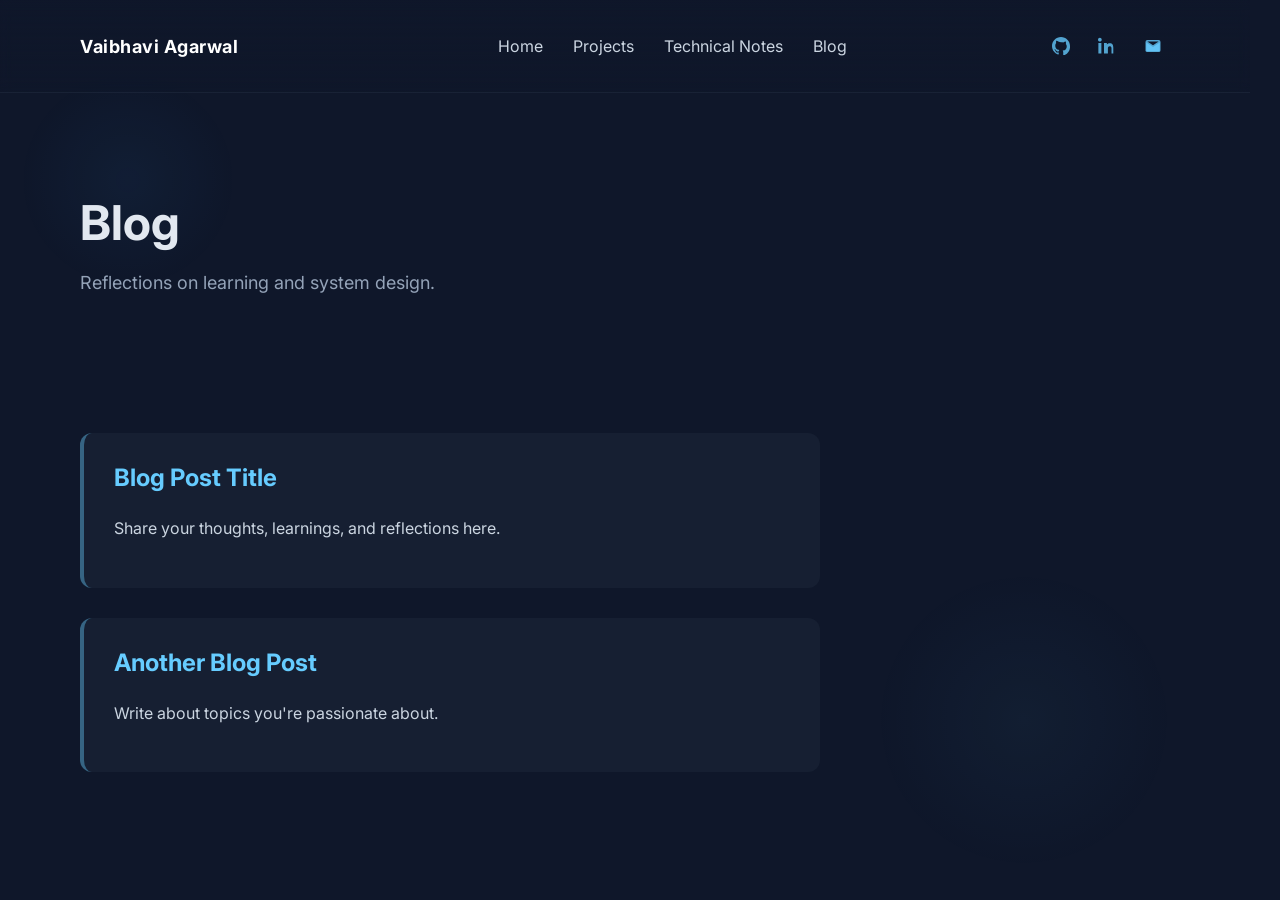
==== blog.html @ 81164e3a "Initial website" ====
<!DOCTYPE html>
<html lang="en">
<head>
    <meta charset="UTF-8">
    <title>Blog - Vaibhavi Agarwal</title>
    <link rel="stylesheet" href="style.css">
</head>
<body>
<!-- Background canvases (binary rain and graphs) -->
<canvas id="binary-canvas"></canvas>
<canvas id="graph-canvas"></canvas>

<div class="redirect-overlay" aria-live="polite">Opening...</div>

<!-- Subtle textual overlay for binary/math content -->
<div class="math-overlay" aria-hidden="true"></div>
<nav>
    <h2 class="logo">Vaibhavi Agarwal</h2>
    <ul>
        <li><a href="index.html">Home</a></li>
        <li><a href="projects.html">Projects</a></li>
        <li><a href="notes.html">Technical Notes</a></li>
        <li><a href="blog.html">Blog</a></li>
    </ul>
    <div class="social">
        <a id="github-link" class="external-transition" href="https://github.com/vaibhaviagarwal" aria-label="GitHub" title="GitHub">
            <svg width="18" height="18" viewBox="0 0 16 16" fill="none" xmlns="http://www.w3.org/2000/svg">
                <path d="M8 0C3.58 0 0 3.58 0 8c0 3.54 2.29 6.53 5.47 7.59.4.07.55-.17.55-.38 0-.19-.01-.82-.01-1.49-2.01.37-2.53-.49-2.69-.94-.09-.23-.48-.94-.82-1.13-.28-.15-.68-.52-.01-.53.63-.01 1.08.58 1.23.82.72 1.21 1.87.87 2.33.66.07-.52.28-.87.51-1.07-1.78-.2-3.64-.89-3.64-3.95 0-.87.31-1.59.82-2.15-.08-.2-.36-1.02.08-2.12 0 0 .67-.21 2.2.82A7.6 7.6 0 018 4.6c.68.003 1.36.092 2 .27 1.53-1.04 2.2-.82 2.2-.82.44 1.1.16 1.92.08 2.12.51.56.82 1.28.82 2.15 0 3.07-1.87 3.75-3.65 3.95.29.25.54.73.54 1.48 0 1.07-.01 1.93-.01 2.19 0 .21.15.46.55.38A8.013 8.013 0 0016 8c0-4.42-3.58-8-8-8z"/>
            </svg>
        </a>

        <a id="linkedin-link" class="external-transition" href="https://linkedin.com/in/vaibhavi-agarwal-28b6481b3" aria-label="LinkedIn" title="LinkedIn">
            <svg width="18" height="18" viewBox="0 0 24 24" xmlns="http://www.w3.org/2000/svg">
                <path d="M4.98 3.5C4.98 4.88 3.88 6 2.5 6S0 4.88 0 3.5 1.12 1 2.5 1s2.48 1.12 2.48 2.5zM.5 8h4v14h-4V8zm7.5 0h3.8v2h.1c.5-.9 1.8-1.8 3.7-1.8 4 0 4.8 2.5 4.8 5.8V22H18v-6.2c0-1.5 0-3.5-2.2-3.5-2.3 0-2.6 1.7-2.6 3.4V22H8V8z"/>
            </svg>
        </a>

        <a id="email-link" href="mailto:vagarwal2077@gmail.com" aria-label="Email" title="Email">
            <svg width="18" height="18" viewBox="0 0 24 24" fill="none" xmlns="http://www.w3.org/2000/svg">
                <path d="M2 6.5A2.5 2.5 0 014.5 4h15A2.5 2.5 0 0122 6.5v11A2.5 2.5 0 0119.5 20h-15A2.5 2.5 0 012 18.5v-12zM4.5 6L12 11l7.5-5" stroke-width="0"/>
                <path d="M3 7.2v10.3c0 .99.8 1.5 1.5 1.5h15c.7 0 1.5-.5 1.5-1.5V7.2l-9 6-9-6z"/>
            </svg>
        </a>
    </div>
</nav>

<section class="page-hero scroll-fade">
    <h1>Blog</h1>
    <p>Reflections on learning and system design.</p>
</section>

<section class="page-content scroll-fade">
    <div class="blog-item">
        <h3>Blog Post Title</h3>
        <p>Share your thoughts, learnings, and reflections here.</p>
    </div>

    <div class="blog-item">
        <h3>Another Blog Post</h3>
        <p>Write about topics you're passionate about.</p>
    </div>
</section>

<script>
(() => {
    const binaryCanvas = document.getElementById('binary-canvas');
    const graphCanvas = document.getElementById('graph-canvas');
    const overlay = document.querySelector('.math-overlay');

    let dpr = window.devicePixelRatio || 1;
    function resize() {
        dpr = window.devicePixelRatio || 1;
        const cssW = document.documentElement.clientWidth || window.innerWidth;
        const cssH = document.documentElement.clientHeight || window.innerHeight;
        binaryCanvas.width = Math.floor(cssW * dpr);
        binaryCanvas.height = Math.floor(cssH * dpr);
        graphCanvas.width = Math.floor(cssW * dpr);
        graphCanvas.height = Math.floor(cssH * dpr);
        binaryCanvas.style.width = cssW + 'px';
        binaryCanvas.style.height = cssH + 'px';
        graphCanvas.style.width = cssW + 'px';
        graphCanvas.style.height = cssH + 'px';
        bCtx.setTransform(dpr, 0, 0, dpr, 0, 0);
        gCtx.setTransform(dpr, 0, 0, dpr, 0, 0);
        initColumns();
    }

    window.addEventListener('resize', resize);

    const bCtx = binaryCanvas.getContext('2d');
    const chars = ['0','1'];
    const blue = '102,204,255';
    const blue2 = '60,160,255';
    let columns = [];
    let fontSize = 14;

    function initColumns() {
        fontSize = Math.max(10, Math.floor(window.innerWidth / 220));
        const cssW = binaryCanvas.width / dpr;
        const cssH = binaryCanvas.height / dpr;
        const cols = Math.ceil(cssW / fontSize) + 2;
        columns = new Array(cols).fill(0).map(() => ({y: Math.random() * cssH}));
        bCtx.font = fontSize + 'px monospace';
    }

    function drawBinary() {
        const cssW = binaryCanvas.width / dpr;
        const cssH = binaryCanvas.height / dpr;
        bCtx.clearRect(0,0,cssW,cssH);
        bCtx.fillStyle = 'rgba(2,6,23,0.12)';
        bCtx.fillRect(0,0,cssW,cssH);

        for (let i = 0; i < columns.length; i++) {
            const x = i * fontSize;
            const col = columns[i];
            const text = chars[Math.floor(Math.random() * chars.length)];
            bCtx.shadowColor = Math.random() > 0.6 ? `rgba(${blue},0.7)` : `rgba(${blue2},0.7)`;
            bCtx.shadowBlur = 2 + Math.random()*3;
            bCtx.fillStyle = Math.random() > 0.6 ? `rgba(${blue},0.68)` : `rgba(${blue2},0.68)`;
            bCtx.fillText(text, x, col.y);

            col.y += fontSize * 0.45 + Math.random() * 1;
            const cssH2 = binaryCanvas.height / dpr;
            if (col.y > cssH2 + Math.random() * 300) {
                col.y = -10 - Math.random() * 60;
            }
        }
    }

    const gCtx = graphCanvas.getContext('2d');
    let t = 0;

    function drawGraphs() {
        const cssW = graphCanvas.width / dpr;
        const cssH = graphCanvas.height / dpr;
        gCtx.clearRect(0,0,cssW,cssH);

        gCtx.strokeStyle = `rgba(${blue},0.03)`;
        gCtx.lineWidth = 1;
        const gridSize = 40;
        gCtx.beginPath();
        for (let x = 0; x < cssW; x += gridSize) {
            gCtx.moveTo(x + 0.5, 0);
            gCtx.lineTo(x + 0.5, cssH);
        }
        for (let y = 0; y < cssH; y += gridSize) {
            gCtx.moveTo(0, y + 0.5);
            gCtx.lineTo(cssW, y + 0.5);
        }
        gCtx.stroke();

        gCtx.beginPath();
        const amplitude = Math.min(80, cssH * 0.08);
        const centerY = cssH * 0.45;
        for (let px = 0; px <= cssW; px += 8) {
            const phase = (px * 0.008) + t * 0.06;
            const y = centerY + Math.sin(phase) * amplitude * (0.6 + 0.4 * Math.cos(px * 0.002));
            if (px === 0) gCtx.moveTo(px, y);
            else gCtx.lineTo(px, y);
        }
        gCtx.strokeStyle = `rgba(${blue},0.16)`;
        gCtx.lineWidth = 2;
        gCtx.shadowColor = `rgba(${blue},0.06)`;
        gCtx.shadowBlur = 6;
        gCtx.stroke();
    }

    function populateOverlay() {
        overlay.textContent = '';
    }

    function loop() {
        t += 0.006;
        drawBinary();
        drawGraphs();
        requestAnimationFrame(loop);
    }

    function setupScrollAnimations() {
        const observerOptions = {
            threshold: 0.1,
            rootMargin: '0px 0px -50px 0px'
        };

        const observer = new IntersectionObserver((entries) => {
            entries.forEach(entry => {
                if (entry.isIntersecting) {
                    entry.target.classList.add('visible');
                    observer.unobserve(entry.target);
                }
            });
        }, observerOptions);

        document.querySelectorAll('.scroll-fade, .scroll-slide').forEach(el => {
            observer.observe(el);
        });
    }

    function setupPageTransitions() {
        document.body.classList.add('is-loaded');

        document.addEventListener('click', (event) => {
            const link = event.target.closest('a');
            if (!link) return;

            const href = link.getAttribute('href');
            if (!href || href.startsWith('#') || href.startsWith('mailto:') || link.target === '_blank') {
                return;
            }

            if (link.origin === window.location.origin || link.classList.contains('external-transition')) {
                event.preventDefault();
                document.body.classList.add('is-exiting');
                setTimeout(() => {
                    window.location.href = link.href;
                }, 220);
            }
        });
    }

    resize();
    populateOverlay();
    setupScrollAnimations();
    setupPageTransitions();
})();
</script>

</body>
</html>
---- style.css ----
@import url('https://fonts.googleapis.com/css2?family=Inter:wght@400;500;600;700&display=swap');

* {
    box-sizing: border-box;
}

html {
    overflow-y: scroll;
    scrollbar-gutter: stable;
}

body {
    margin: 0;
    font-family: 'Inter', sans-serif;
    background: #0f172a;
    color: #e2e8f0;
    scroll-behavior: smooth;
    scrollbar-gutter: stable;
    overflow-y: scroll;
    opacity: 0;
    transition: opacity 0.3s ease;
}

body.is-loaded {
    opacity: 1;
}

body.is-exiting {
    opacity: 0;
}

.redirect-overlay {
    position: fixed;
    inset: 0;
    display: flex;
    align-items: center;
    justify-content: center;
    font-size: 14px;
    letter-spacing: 2px;
    text-transform: uppercase;
    color: rgba(226, 232, 240, 0.8);
    background: rgba(2, 6, 23, 0.35);
    opacity: 0;
    pointer-events: none;
    transition: opacity 0.3s ease;
    z-index: 10;
}

body.is-exiting .redirect-overlay {
    opacity: 1;
}

:root{
    --neon-1: 102,204,255; /* light blue */
    --neon-2: 60,160,255; /* darker blue for subtle contrast */
}

nav {
    display: flex;
    justify-content: space-between;
    align-items: center;
    padding: 20px 80px;
    width: 100%;
    background: linear-gradient(180deg, rgba(15, 23, 42, 0.65), rgba(15, 23, 42, 0.2));
    border-bottom: 1px solid rgba(148, 163, 184, 0.08);
    backdrop-filter: blur(6px);
}

nav ul {
    list-style: none;
    display: flex;
    gap: 30px;
}

.social {
    display: flex;
    align-items: center;
    gap: 12px;
    margin-left: 20px;
}

.social a {
    display: inline-flex;
    align-items: center;
    justify-content: center;
    width: 34px;
    height: 34px;
    border-radius: 8px;
    color: rgba(var(--neon-1),0.95);
    text-decoration: none;
    transition: transform 0.18s ease, box-shadow 0.18s ease, background 0.18s;
}

.social svg { fill: rgba(var(--neon-1),0.78); }

.social a:hover svg { fill: rgba(var(--neon-1),1); filter: drop-shadow(0 4px 8px rgba(var(--neon-1),0.12)); }

.social a:hover { }

nav a {
    color: #cbd5e1;
    text-decoration: none;
    transition: color 0.2s ease;
}

nav a:hover {
    color: #3b82f6;
}

.logo {
    color: white;
    font-size: 18px;
    letter-spacing: 0.5px;
    min-width: 200px;
}

#typing-name {
    display: inline-block;
    font-weight: 600;
}

.cursor {
    display: inline-block;
    width: 2px;
    height: 1.2em;
    background: rgba(255, 255, 255, 0.8);
    margin-left: 2px;
    animation: blink 0.6s infinite;
    vertical-align: -2px;
}

@keyframes blink {
    0%, 49% { opacity: 1; }
    50%, 100% { opacity: 0; }
}

.hero {
    display: flex;
    justify-content: space-between;
    align-items: center;
    padding: 100px 80px;
    position: relative;
    min-height: 80vh;
}

.hero-text {
    flex: 1 1 60%;
    max-width: 720px;
}

.hero-image {
    position: absolute;
    right: 40px;
    top: 50%;
    transform: translateY(-50%);
    width: 300px;
}

.hero-image img {
    width: 300px;
    max-width: 100%;
    height: auto;
    object-fit: cover;
}

.hero-text h1 {
    font-size: 48px;
    margin: 0;
    line-height: 1.1;
    letter-spacing: -0.4px;
}

.hero-text h2 {
    margin: 10px 0 0;
    line-height: 1.1;
}

.hero-text h3 {
    margin: 8px 0 0;
    line-height: 1.1;
}

.accent {
    color: #3b82f6;
}

.hero-text p {
    margin-top: 20px;
    font-size: 18px;
    max-width: 520px;
    color: #94a3b8;
    line-height: 1.8;
}

button {
    margin-top: 30px;
    padding: 12px 25px;
    background: #3b82f6;
    border: none;
    border-radius: 8px;
    color: white;
    cursor: pointer;
    transition: 0.3s;
}

button:hover {
    background: #2563eb;
}

.hero-image img {
    width: 300px;
    border-radius: 20px;
    box-shadow: 0 0 40px rgba(59, 130, 246, 0.3);
}

.cards {
    display: flex;
    gap: 30px;
    padding: 50px 80px;
}

.card {
    background: #1e293b;
    padding: 30px;
    border-radius: 15px;
    flex: 1;
    transition: 0.3s;
}

.card:hover {
    transform: translateY(-8px);
    box-shadow: 0 10px 25px rgba(59, 130, 246, 0.2);
}

/* Page-specific content styles */
.page-hero {
    padding: 100px 80px;
    position: relative;
    z-index: 3;
}

.page-hero h1 {
    font-size: 48px;
    margin: 0 0 20px 0;
    color: #e2e8f0;
}

.page-hero p {
    font-size: 18px;
    color: #94a3b8;
    margin: 0;
    max-width: 500px;
}

.page-content {
    padding: 40px 80px;
    max-width: 900px;
    position: relative;
    z-index: 3;
}

.project-item, .note-item, .blog-item {
    background: rgba(30, 41, 59, 0.5);
    padding: 30px;
    margin-bottom: 30px;
    border-radius: 12px;
    border-left: 4px solid rgba(102, 204, 255, 0.4);
    transition: 0.3s;
}

.project-item:hover, .note-item:hover, .blog-item:hover {
    background: rgba(30, 41, 59, 0.8);
    border-left-color: rgba(102, 204, 255, 0.8);
}

.project-item h3, .note-item h3, .blog-item h3 {
    margin-top: 0;
    color: rgba(102, 204, 255, 1);
    font-size: 24px;
}

.project-item p, .note-item p, .blog-item p {
    color: #cbd5e1;
    line-height: 1.6;
}

/* About section */
.about {
    padding: 120px 80px;
    position: relative;
    z-index: 3;
    background: linear-gradient(180deg, transparent 0%, rgba(102, 204, 255, 0.03) 50%, transparent 100%);
    min-height: 100vh;
    display: flex;
    align-items: center;
}

.about-content {
    max-width: 800px;
    margin: 0 auto;
    text-align: left;
}

.about h2 {
    font-size: 32px;
    color: #e2e8f0;
    margin: 0 0 25px 0;
}

.about p {
    font-size: 16px;
    color: #cbd5e1;
    line-height: 1.8;
    margin: 0;
}

/* Scroll animations */
@keyframes fadeIn {
    from {
        opacity: 0;
    }
    to {
        opacity: 1;
    }
}

@keyframes slideUp {
    from {
        opacity: 0;
        transform: translateY(40px);
    }
    to {
        opacity: 1;
        transform: translateY(0);
    }
}

@keyframes bounce {
    0%, 20%, 50%, 80%, 100% {
        transform: translateY(0);
    }
    40% {
        transform: translateY(-10px);
    }
    60% {
        transform: translateY(-5px);
    }
}

.scroll-fade {
    opacity: 0;
}

.scroll-fade.visible {
    animation: fadeIn 0.7s ease-out forwards;
}

.scroll-slide {
    opacity: 0;
    transform: translateY(40px);
}

.scroll-slide.visible {
    animation: slideUp 0.8s ease-out forwards;
}

.math-overlay {
    position: fixed;
    top: 0;
    left: 0;
    width: 100%;
    height: 100%;
    pointer-events: none;
    z-index: -1;
    opacity: 0.03;
    font-family: 'Inter', monospace;
    color: rgba(var(--neon-1),0.95);
    white-space: pre;
    font-size: 12px;
    line-height: 14px;
    letter-spacing: 1px;
    mix-blend-mode: screen;
}

/* Fullscreen background canvases */
#binary-canvas, #graph-canvas {
    position: fixed;
    top: 0;
    left: 0;
    width: 100vw;
    height: 100vh;
    pointer-events: none;
    z-index: 0; /* sit behind content */
    display: block;
}

#binary-canvas { z-index: 1; }
#graph-canvas { z-index: 0; }

/* ensure content sits above the canvases */
nav, .hero, .cards {
    position: relative;
    z-index: 3;
}

.math-overlay { z-index: 2; }

/* Neon glow for key UI elements */
.hero-image img {
    width: 300px;
    border-radius: 20px;
    box-shadow: 0 0 14px rgba(var(--neon-1),0.14), 0 0 28px rgba(var(--neon-2),0.06);
    transition: transform 0.35s ease, box-shadow 0.35s ease;
}

/* subtle animated background gradient */
body::before{
    content: '';
    position: fixed;
    inset: 0;
    z-index: -4;
    background: radial-gradient(circle at 10% 20%, rgba(var(--neon-2),0.05), transparent 8%),
                radial-gradient(circle at 80% 80%, rgba(var(--neon-1),0.04), transparent 12%);
    backdrop-filter: blur(0.2px);
    pointer-events: none;
}

/* Accent and controls use gradient between the two colors */
.accent {
    color: rgba(var(--neon-1),1);
    background: linear-gradient(90deg, rgba(var(--neon-1),1), rgba(var(--neon-2),1));
    -webkit-background-clip: text;
    background-clip: text;
    color: transparent;
}

/* Scroll indicator */
.scroll-indicator {
    position: fixed;
    bottom: 60px;
    left: 50%;
    transform: translateX(-50%);
    display: flex;
    flex-direction: column;
    align-items: center;
    gap: 10px;
    z-index: 5;
    cursor: pointer;
    opacity: 1;
    transition: opacity 0.5s ease;
    background: transparent;
    border: none;
    padding: 0;
}

.scroll-indicator.hidden {
    opacity: 0;
    pointer-events: none;
}

.scroll-indicator span {
    color: rgba(102, 204, 255, 0.8);
    font-size: 14px;
    font-weight: 500;
    letter-spacing: 2px;
    text-transform: uppercase;
}

.scroll-arrow {
    width: 2px;
    height: 24px;
    background: linear-gradient(180deg, rgba(102, 204, 255, 0.8), transparent);
    border-radius: 2px;
    animation: bounce 2s infinite;
}

button {
    margin-top: 30px;
    padding: 12px 25px;
    background: linear-gradient(90deg, rgba(var(--neon-1),0.92), rgba(var(--neon-2),0.88));
    border: none;
    border-radius: 8px;
    color: white;
    cursor: pointer;
    transition: 0.22s;
}

button:hover {
    transform: translateY(-1px);
    box-shadow: 0 8px 18px rgba(var(--neon-2),0.08);
}

nav a:hover {
    color: rgba(var(--neon-2),1);
}

@media (max-width: 720px){
  .hero { padding: 60px 30px; flex-direction: column; gap:20px; min-height: auto; }
  nav { padding: 12px 24px }
  .page-hero { padding: 60px 30px; }
  .page-content { padding: 30px; }
  .project-item, .note-item, .blog-item { padding: 20px; }
  .about { padding: 60px 30px; min-height: 100vh; }
  .about h2 { font-size: 28px; }
}

@media (max-width: 900px) {
  .hero { flex-direction: column; align-items: flex-start; position: relative; }
  .hero-image { position: static; order: 2; width: 100%; transform: none; margin-top: 40px; }
}
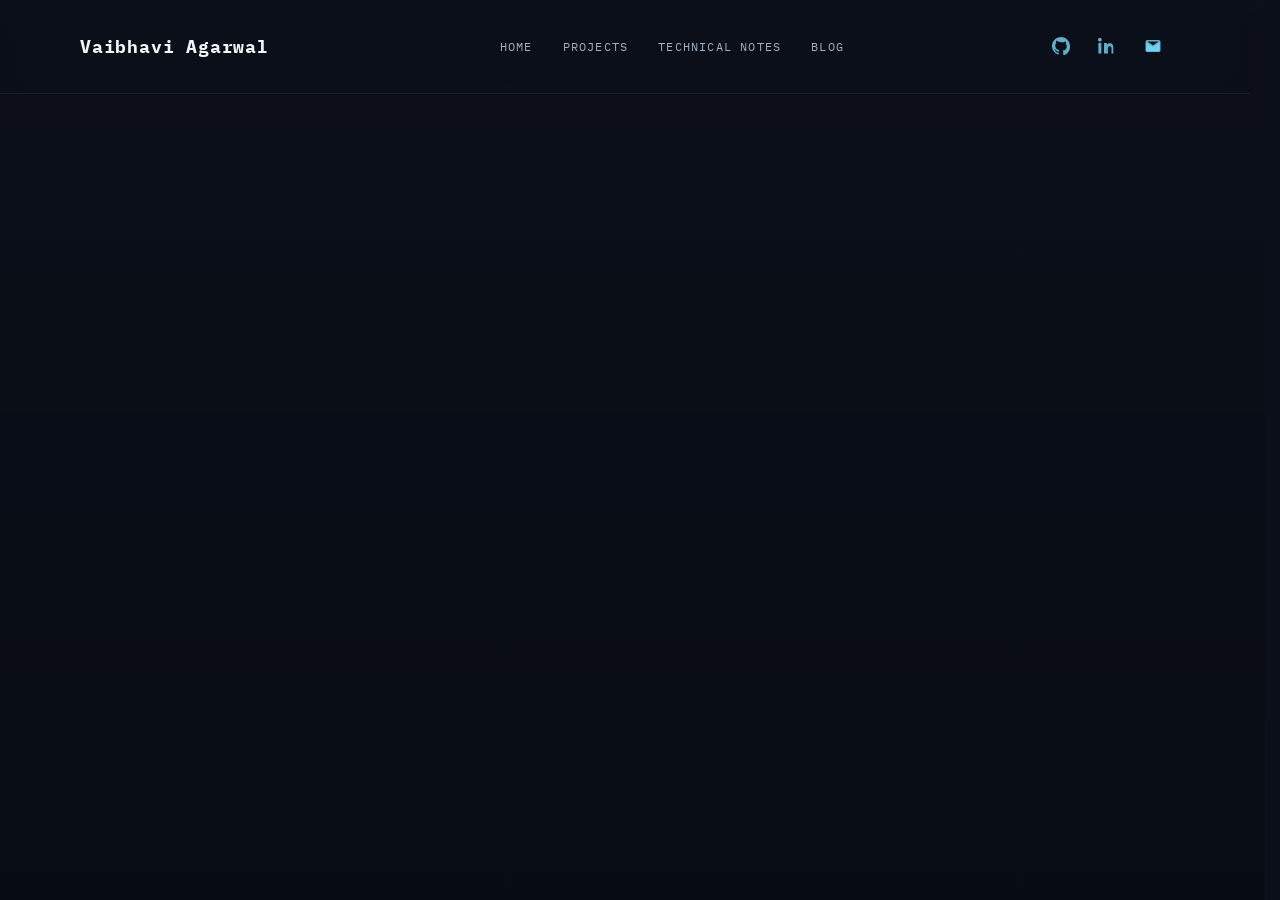
==== commit 21353644: "Update website content and add favicon" ====
--- a/blog.html
+++ b/blog.html
@@ -3,6 +3,7 @@
 <head>
     <meta charset="UTF-8">
     <title>Blog - Vaibhavi Agarwal</title>
+    <link rel="icon" href="favicon.svg" type="image/svg+xml">
     <link rel="stylesheet" href="style.css">
 </head>
 <body>
@@ -197,8 +198,6 @@
     }
 
     function setupPageTransitions() {
-        document.body.classList.add('is-loaded');
-
         document.addEventListener('click', (event) => {
             const link = event.target.closest('a');
             if (!link) return;
@@ -208,7 +207,7 @@
                 return;
             }
 
-            if (link.origin === window.location.origin || link.classList.contains('external-transition')) {
+            if (link.classList.contains('external-transition')) {
                 event.preventDefault();
                 document.body.classList.add('is-exiting');
                 setTimeout(() => {
--- a/style.css
+++ b/style.css
@@ -1,4 +1,4 @@
-@import url('https://fonts.googleapis.com/css2?family=Inter:wght@400;500;600;700&display=swap');
+@import url('https://fonts.googleapis.com/css2?family=Space+Grotesk:wght@400;500;600;700&family=IBM+Plex+Mono:wght@400;500&display=swap');
 
 * {
     box-sizing: border-box;
@@ -11,18 +11,13 @@
 
 body {
     margin: 0;
-    font-family: 'Inter', sans-serif;
-    background: #0f172a;
-    color: #e2e8f0;
+    font-family: 'Space Grotesk', sans-serif;
+    background: #0b0f19;
+    color: #d7dde7;
     scroll-behavior: smooth;
     scrollbar-gutter: stable;
     overflow-y: scroll;
-    opacity: 0;
     transition: opacity 0.3s ease;
-}
-
-body.is-loaded {
-    opacity: 1;
 }
 
 body.is-exiting {
@@ -51,8 +46,9 @@
 }
 
 :root{
-    --neon-1: 102,204,255; /* light blue */
-    --neon-2: 60,160,255; /* darker blue for subtle contrast */
+    --neon-1: 118, 220, 255;
+    --neon-2: 82, 190, 220;
+    --surface: 14, 20, 34;
 }
 
 nav {
@@ -61,15 +57,19 @@
     align-items: center;
     padding: 20px 80px;
     width: 100%;
-    background: linear-gradient(180deg, rgba(15, 23, 42, 0.65), rgba(15, 23, 42, 0.2));
-    border-bottom: 1px solid rgba(148, 163, 184, 0.08);
-    backdrop-filter: blur(6px);
+    background: rgba(11, 15, 25, 0.6);
+    border-bottom: 1px solid rgba(255, 255, 255, 0.06);
+    backdrop-filter: blur(8px);
 }
 
 nav ul {
     list-style: none;
     display: flex;
     gap: 30px;
+    font-family: 'IBM Plex Mono', monospace;
+    font-size: 12px;
+    letter-spacing: 1.2px;
+    text-transform: uppercase;
 }
 
 .social {
@@ -93,25 +93,26 @@
 
 .social svg { fill: rgba(var(--neon-1),0.78); }
 
-.social a:hover svg { fill: rgba(var(--neon-1),1); filter: drop-shadow(0 4px 8px rgba(var(--neon-1),0.12)); }
-
-.social a:hover { }
+.social a:hover svg { fill: rgba(var(--neon-1),1); filter: none; }
+
+.social a:hover { background: rgba(var(--neon-1), 0.08); }
 
 nav a {
-    color: #cbd5e1;
+    color: #a7b0bf;
     text-decoration: none;
     transition: color 0.2s ease;
 }
 
 nav a:hover {
-    color: #3b82f6;
+    color: rgba(var(--neon-1),1);
 }
 
 .logo {
-    color: white;
+    color: #f1f4f9;
     font-size: 18px;
-    letter-spacing: 0.5px;
+    letter-spacing: 0.8px;
     min-width: 200px;
+    font-family: 'IBM Plex Mono', monospace;
 }
 
 #typing-name {
@@ -135,12 +136,13 @@
 }
 
 .hero {
-    display: flex;
-    justify-content: space-between;
-    align-items: center;
-    padding: 100px 80px;
+    display: grid;
+    grid-template-columns: 1.1fr 0.9fr;
+    gap: 48px;
+    align-items: center;
+    padding: 110px 80px 120px;
     position: relative;
-    min-height: 80vh;
+    min-height: 85vh;
 }
 
 .hero-text {
@@ -149,25 +151,30 @@
 }
 
 .hero-image {
-    position: absolute;
-    right: 40px;
-    top: 50%;
-    transform: translateY(-50%);
-    width: 300px;
+    position: relative;
+    right: auto;
+    top: auto;
+    transform: none;
+    width: 100%;
+    max-width: 340px;
+    justify-self: end;
 }
 
 .hero-image img {
-    width: 300px;
+    width: 100%;
     max-width: 100%;
     height: auto;
     object-fit: cover;
+    border-radius: 18px;
+    border: 1px solid rgba(255, 255, 255, 0.08);
+    box-shadow: 0 18px 45px rgba(0, 0, 0, 0.35);
 }
 
 .hero-text h1 {
     font-size: 48px;
     margin: 0;
     line-height: 1.1;
-    letter-spacing: -0.4px;
+    letter-spacing: -0.6px;
 }
 
 .hero-text h2 {
@@ -181,15 +188,15 @@
 }
 
 .accent {
-    color: #3b82f6;
+    color: rgba(var(--neon-1),1);
 }
 
 .hero-text p {
     margin-top: 20px;
-    font-size: 18px;
-    max-width: 520px;
-    color: #94a3b8;
-    line-height: 1.8;
+    font-size: 17px;
+    max-width: 560px;
+    color: #9aa6b7;
+    line-height: 1.9;
 }
 
 button {
@@ -207,11 +214,7 @@
     background: #2563eb;
 }
 
-.hero-image img {
-    width: 300px;
-    border-radius: 20px;
-    box-shadow: 0 0 40px rgba(59, 130, 246, 0.3);
-}
+
 
 .cards {
     display: flex;
@@ -242,12 +245,12 @@
 .page-hero h1 {
     font-size: 48px;
     margin: 0 0 20px 0;
-    color: #e2e8f0;
+    color: #f1f4f9;
 }
 
 .page-hero p {
     font-size: 18px;
-    color: #94a3b8;
+    color: #9aa6b7;
     margin: 0;
     max-width: 500px;
 }
@@ -260,27 +263,27 @@
 }
 
 .project-item, .note-item, .blog-item {
-    background: rgba(30, 41, 59, 0.5);
+    background: rgba(var(--surface), 0.6);
     padding: 30px;
     margin-bottom: 30px;
     border-radius: 12px;
-    border-left: 4px solid rgba(102, 204, 255, 0.4);
+    border-left: 3px solid rgba(var(--neon-1), 0.5);
     transition: 0.3s;
 }
 
 .project-item:hover, .note-item:hover, .blog-item:hover {
-    background: rgba(30, 41, 59, 0.8);
-    border-left-color: rgba(102, 204, 255, 0.8);
+    background: rgba(var(--surface), 0.85);
+    border-left-color: rgba(var(--neon-1), 0.8);
 }
 
 .project-item h3, .note-item h3, .blog-item h3 {
     margin-top: 0;
-    color: rgba(102, 204, 255, 1);
+    color: rgba(var(--neon-1), 0.95);
     font-size: 24px;
 }
 
 .project-item p, .note-item p, .blog-item p {
-    color: #cbd5e1;
+    color: #b7c0ce;
     line-height: 1.6;
 }
 
@@ -289,44 +292,40 @@
     padding: 120px 80px;
     position: relative;
     z-index: 3;
-    background: linear-gradient(180deg, transparent 0%, rgba(102, 204, 255, 0.03) 50%, transparent 100%);
+    background: rgba(12, 16, 27, 0.6);
     min-height: 100vh;
     display: flex;
     align-items: center;
 }
 
 .about-content {
-    max-width: 800px;
+    max-width: 880px;
     margin: 0 auto;
     text-align: left;
 }
 
 .about h2 {
-    font-size: 32px;
-    color: #e2e8f0;
-    margin: 0 0 25px 0;
+    font-size: 14px;
+    color: rgba(var(--neon-1), 0.9);
+    margin: 0 0 18px 0;
+    letter-spacing: 3px;
+    text-transform: uppercase;
+    font-family: 'IBM Plex Mono', monospace;
 }
 
 .about p {
     font-size: 16px;
-    color: #cbd5e1;
-    line-height: 1.8;
-    margin: 0;
-}
-
-/* Scroll animations */
-@keyframes fadeIn {
-    from {
-        opacity: 0;
-    }
-    to {
-        opacity: 1;
-    }
-}
-
-@keyframes slideUp {
-    from {
-        opacity: 0;
+    color: #b7c0ce;
+    line-height: 1.9;
+    margin: 0 0 18px 0;
+}
+
+.about-body {
+    font-size: 16px;
+    line-height: 1.95;
+    color: #b7c0ce;
+    margin-bottom: 20px;
+}
         transform: translateY(40px);
     }
     to {
@@ -373,8 +372,8 @@
     pointer-events: none;
     z-index: -1;
     opacity: 0.03;
-    font-family: 'Inter', monospace;
-    color: rgba(var(--neon-1),0.95);
+    font-family: 'IBM Plex Mono', monospace;
+    color: rgba(var(--neon-1),0.45);
     white-space: pre;
     font-size: 12px;
     line-height: 14px;
@@ -405,11 +404,11 @@
 
 .math-overlay { z-index: 2; }
 
-/* Neon glow for key UI elements */
+/* Hero image refinement */
 .hero-image img {
-    width: 300px;
-    border-radius: 20px;
-    box-shadow: 0 0 14px rgba(var(--neon-1),0.14), 0 0 28px rgba(var(--neon-2),0.06);
+    border-radius: 18px;
+    border: 1px solid rgba(255, 255, 255, 0.08);
+    box-shadow: 0 18px 45px rgba(0, 0, 0, 0.35);
     transition: transform 0.35s ease, box-shadow 0.35s ease;
 }
 
@@ -419,19 +418,13 @@
     position: fixed;
     inset: 0;
     z-index: -4;
-    background: radial-gradient(circle at 10% 20%, rgba(var(--neon-2),0.05), transparent 8%),
-                radial-gradient(circle at 80% 80%, rgba(var(--neon-1),0.04), transparent 12%);
-    backdrop-filter: blur(0.2px);
+    background: linear-gradient(180deg, rgba(12, 16, 27, 0.8), rgba(8, 12, 20, 0.95));
     pointer-events: none;
 }
 
 /* Accent and controls use gradient between the two colors */
 .accent {
     color: rgba(var(--neon-1),1);
-    background: linear-gradient(90deg, rgba(var(--neon-1),1), rgba(var(--neon-2),1));
-    -webkit-background-clip: text;
-    background-clip: text;
-    color: transparent;
 }
 
 /* Scroll indicator */
@@ -459,17 +452,18 @@
 }
 
 .scroll-indicator span {
-    color: rgba(102, 204, 255, 0.8);
+    color: rgba(var(--neon-1), 0.8);
     font-size: 14px;
     font-weight: 500;
     letter-spacing: 2px;
     text-transform: uppercase;
+    font-family: 'IBM Plex Mono', monospace;
 }
 
 .scroll-arrow {
     width: 2px;
     height: 24px;
-    background: linear-gradient(180deg, rgba(102, 204, 255, 0.8), transparent);
+    background: linear-gradient(180deg, rgba(var(--neon-1), 0.8), transparent);
     border-radius: 2px;
     animation: bounce 2s infinite;
 }
@@ -477,7 +471,7 @@
 button {
     margin-top: 30px;
     padding: 12px 25px;
-    background: linear-gradient(90deg, rgba(var(--neon-1),0.92), rgba(var(--neon-2),0.88));
+    background: rgba(var(--neon-1),0.12);
     border: none;
     border-radius: 8px;
     color: white;
@@ -487,24 +481,24 @@
 
 button:hover {
     transform: translateY(-1px);
-    box-shadow: 0 8px 18px rgba(var(--neon-2),0.08);
+    box-shadow: 0 8px 18px rgba(var(--neon-1),0.08);
 }
 
 nav a:hover {
-    color: rgba(var(--neon-2),1);
+    color: rgba(var(--neon-1),1);
 }
 
 @media (max-width: 720px){
-  .hero { padding: 60px 30px; flex-direction: column; gap:20px; min-height: auto; }
+    .hero { padding: 60px 30px; grid-template-columns: 1fr; gap:24px; min-height: auto; }
   nav { padding: 12px 24px }
   .page-hero { padding: 60px 30px; }
   .page-content { padding: 30px; }
   .project-item, .note-item, .blog-item { padding: 20px; }
   .about { padding: 60px 30px; min-height: 100vh; }
-  .about h2 { font-size: 28px; }
+    .about h2 { font-size: 12px; }
 }
 
 @media (max-width: 900px) {
-  .hero { flex-direction: column; align-items: flex-start; position: relative; }
-  .hero-image { position: static; order: 2; width: 100%; transform: none; margin-top: 40px; }
-}
+    .hero { grid-template-columns: 1fr; align-items: flex-start; position: relative; }
+    .hero-image { position: static; order: 2; width: 100%; transform: none; margin-top: 16px; justify-self: start; }
+}
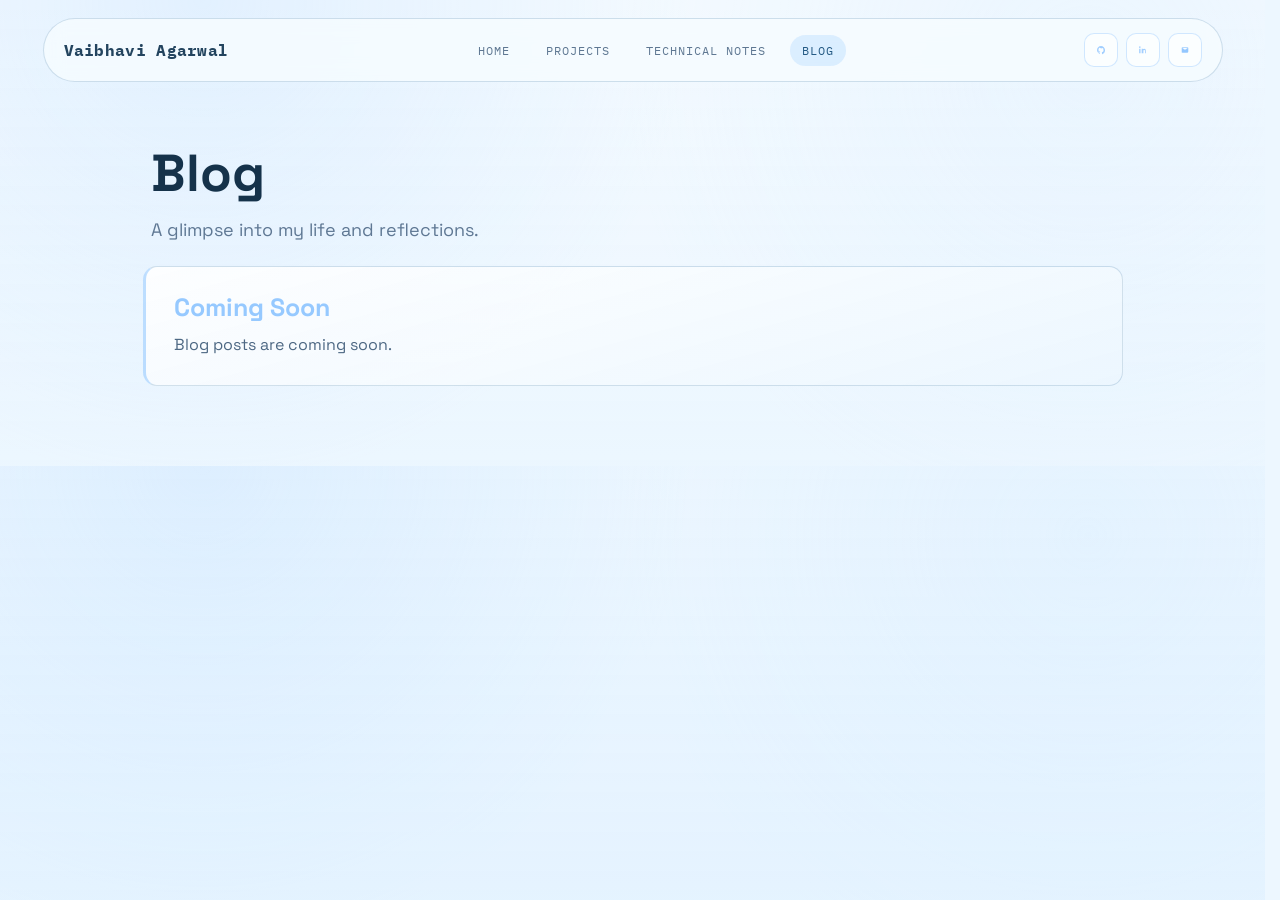
==== commit 5a126ae3: "Refresh website aesthetic, pastel theme, and sticker collage" ====
--- a/blog.html
+++ b/blog.html
@@ -2,6 +2,7 @@
 <html lang="en">
 <head>
     <meta charset="UTF-8">
+    <meta name="viewport" content="width=device-width, initial-scale=1.0">
     <title>Blog - Vaibhavi Agarwal</title>
     <link rel="icon" href="favicon.svg" type="image/svg+xml">
     <link rel="stylesheet" href="style.css">
@@ -21,7 +22,7 @@
         <li><a href="index.html">Home</a></li>
         <li><a href="projects.html">Projects</a></li>
         <li><a href="notes.html">Technical Notes</a></li>
-        <li><a href="blog.html">Blog</a></li>
+        <li><a href="blog.html" class="active" aria-current="page">Blog</a></li>
     </ul>
     <div class="social">
         <a id="github-link" class="external-transition" href="https://github.com/vaibhaviagarwal" aria-label="GitHub" title="GitHub">
@@ -47,18 +48,13 @@
 
 <section class="page-hero scroll-fade">
     <h1>Blog</h1>
-    <p>Reflections on learning and system design.</p>
+    <p>A glimpse into my life and reflections.</p>
 </section>
 
 <section class="page-content scroll-fade">
     <div class="blog-item">
-        <h3>Blog Post Title</h3>
-        <p>Share your thoughts, learnings, and reflections here.</p>
-    </div>
-
-    <div class="blog-item">
-        <h3>Another Blog Post</h3>
-        <p>Write about topics you're passionate about.</p>
+        <h3>Coming Soon</h3>
+        <p>Blog posts are coming soon.</p>
     </div>
 </section>
 
@@ -96,7 +92,7 @@
     let fontSize = 14;
 
     function initColumns() {
-        fontSize = Math.max(10, Math.floor(window.innerWidth / 220));
+        fontSize = Math.max(16, Math.floor(window.innerWidth / 110));
         const cssW = binaryCanvas.width / dpr;
         const cssH = binaryCanvas.height / dpr;
         const cols = Math.ceil(cssW / fontSize) + 2;
--- a/style.css
+++ b/style.css
@@ -1,10 +1,24 @@
 @import url('https://fonts.googleapis.com/css2?family=Space+Grotesk:wght@400;500;600;700&family=IBM+Plex+Mono:wght@400;500&display=swap');
+
+:root {
+    --bg: #edf7ff;
+    --bg-elev: #f6fbff;
+    --text: #15324a;
+    --text-muted: #5f7894;
+    --stroke: rgba(124, 165, 197, 0.34);
+    --surface: 236, 246, 255;
+    --neon-1: 144, 198, 255;
+    --neon-2: 180, 219, 255;
+    --radius: 14px;
+    --shadow-soft: 0 14px 36px rgba(120, 160, 192, 0.2);
+}
 
 * {
     box-sizing: border-box;
 }
 
 html {
+    scroll-behavior: smooth;
     overflow-y: scroll;
     scrollbar-gutter: stable;
 }
@@ -12,16 +26,35 @@
 body {
     margin: 0;
     font-family: 'Space Grotesk', sans-serif;
-    background: #0b0f19;
-    color: #d7dde7;
-    scroll-behavior: smooth;
-    scrollbar-gutter: stable;
-    overflow-y: scroll;
-    transition: opacity 0.3s ease;
+    color: var(--text);
+    background: radial-gradient(circle at 16% 0%, rgba(var(--neon-1), 0.3), transparent 42%),
+        radial-gradient(circle at 86% 15%, rgba(var(--neon-2), 0.24), transparent 40%),
+        var(--bg);
+    line-height: 1.7;
+    transition: opacity 0.28s ease;
+    overflow-x: hidden;
+}
+
+body::before {
+    content: '';
+    position: fixed;
+    inset: 0;
+    pointer-events: none;
+    z-index: -4;
+    background: linear-gradient(180deg, rgba(255, 255, 255, 0.38), rgba(222, 240, 255, 0.56));
 }
 
 body.is-exiting {
     opacity: 0;
+}
+
+h1, h2, h3 {
+    margin: 0;
+    line-height: 1.14;
+}
+
+p {
+    margin: 0;
 }
 
 .redirect-overlay {
@@ -30,14 +63,14 @@
     display: flex;
     align-items: center;
     justify-content: center;
-    font-size: 14px;
+    font-size: 12px;
     letter-spacing: 2px;
     text-transform: uppercase;
-    color: rgba(226, 232, 240, 0.8);
-    background: rgba(2, 6, 23, 0.35);
+    color: rgba(36, 76, 108, 0.82);
+    background: rgba(236, 246, 255, 0.7);
     opacity: 0;
     pointer-events: none;
-    transition: opacity 0.3s ease;
+    transition: opacity 0.25s ease;
     z-index: 10;
 }
 
@@ -45,38 +78,85 @@
     opacity: 1;
 }
 
-:root{
-    --neon-1: 118, 220, 255;
-    --neon-2: 82, 190, 220;
-    --surface: 14, 20, 34;
+nav,
+.hero,
+.cards,
+.page-hero,
+.page-content,
+.about {
+    position: relative;
+    z-index: 3;
 }
 
 nav {
+    width: min(1180px, calc(100% - 48px));
+    margin: 18px auto 0;
+    padding: 14px 20px;
     display: flex;
+    align-items: center;
     justify-content: space-between;
-    align-items: center;
-    padding: 20px 80px;
-    width: 100%;
-    background: rgba(11, 15, 25, 0.6);
-    border-bottom: 1px solid rgba(255, 255, 255, 0.06);
-    backdrop-filter: blur(8px);
+    gap: 18px;
+    border: 1px solid var(--stroke);
+    border-radius: 999px;
+    background: rgba(246, 252, 255, 0.84);
+    backdrop-filter: blur(10px);
+}
+
+.logo {
+    color: #23445f;
+    font-size: 16px;
+    letter-spacing: 0.3px;
+    white-space: nowrap;
+    font-family: 'IBM Plex Mono', monospace;
+}
+
+#typing-name {
+    display: inline-block;
+    font-weight: 600;
+}
+
+.cursor {
+    display: inline-block;
+    width: 2px;
+    height: 1.2em;
+    background: rgba(39, 80, 115, 0.7);
+    margin-left: 2px;
+    animation: blink 0.75s infinite;
+    vertical-align: -2px;
 }
 
 nav ul {
     list-style: none;
+    margin: 0;
+    padding: 0;
     display: flex;
-    gap: 30px;
+    align-items: center;
+    gap: 12px;
+    flex-wrap: wrap;
+}
+
+nav a {
+    color: #5e7792;
+    text-decoration: none;
     font-family: 'IBM Plex Mono', monospace;
     font-size: 12px;
-    letter-spacing: 1.2px;
+    letter-spacing: 1px;
     text-transform: uppercase;
+    padding: 8px 12px;
+    border-radius: 999px;
+    transition: color 0.22s ease, background-color 0.22s ease, transform 0.22s ease;
+}
+
+nav a:hover,
+nav a.active {
+    color: #245a84;
+    background: rgba(var(--neon-1), 0.26);
 }
 
 .social {
     display: flex;
     align-items: center;
-    gap: 12px;
-    margin-left: 20px;
+    gap: 8px;
 }
 
 .social a {
@@ -85,420 +165,547 @@
     justify-content: center;
     width: 34px;
     height: 34px;
-    border-radius: 8px;
-    color: rgba(var(--neon-1),0.95);
-    text-decoration: none;
-    transition: transform 0.18s ease, box-shadow 0.18s ease, background 0.18s;
-}
-
-.social svg { fill: rgba(var(--neon-1),0.78); }
-
-.social a:hover svg { fill: rgba(var(--neon-1),1); filter: none; }
-
-.social a:hover { background: rgba(var(--neon-1), 0.08); }
-
-nav a {
-    color: #a7b0bf;
-    text-decoration: none;
-    transition: color 0.2s ease;
-}
-
-nav a:hover {
-    color: rgba(var(--neon-1),1);
-}
-
-.logo {
-    color: #f1f4f9;
-    font-size: 18px;
-    letter-spacing: 0.8px;
-    min-width: 200px;
-    font-family: 'IBM Plex Mono', monospace;
-}
-
-#typing-name {
-    display: inline-block;
-    font-weight: 600;
-}
-
-.cursor {
-    display: inline-block;
-    width: 2px;
-    height: 1.2em;
-    background: rgba(255, 255, 255, 0.8);
-    margin-left: 2px;
-    animation: blink 0.6s infinite;
-    vertical-align: -2px;
-}
-
-@keyframes blink {
-    0%, 49% { opacity: 1; }
-    50%, 100% { opacity: 0; }
+    border-radius: 10px;
+    background: rgba(255, 255, 255, 0.66);
+    border: 1px solid rgba(var(--neon-1), 0.4);
+    transition: transform 0.2s ease, background-color 0.2s ease;
+}
+
+.social svg {
+    fill: rgba(var(--neon-1), 0.85);
+}
+
+.social a:hover {
+    background: rgba(var(--neon-1), 0.13);
+    transform: translateY(-2px);
 }
 
 .hero {
+    width: min(1180px, calc(100% - 48px));
+    margin: 40px auto 0;
+    padding: 70px 58px;
+    min-height: 72vh;
+    border: 1px solid var(--stroke);
+    border-radius: 28px;
+    background: linear-gradient(160deg, rgba(247, 252, 255, 0.95), rgba(230, 244, 255, 0.92));
+    box-shadow: var(--shadow-soft);
     display: grid;
     grid-template-columns: 1.1fr 0.9fr;
-    gap: 48px;
+    gap: 36px;
     align-items: center;
-    padding: 110px 80px 120px;
-    position: relative;
-    min-height: 85vh;
 }
 
 .hero-text {
-    flex: 1 1 60%;
-    max-width: 720px;
+    max-width: 710px;
+}
+
+.hero-text h1 {
+    font-size: clamp(36px, 5vw, 56px);
+    letter-spacing: -0.8px;
+}
+
+.hero-text h2,
+.hero-text h3 {
+    margin-top: 10px;
+    font-size: clamp(26px, 3.6vw, 40px);
+    letter-spacing: -0.5px;
+}
+
+.accent {
+    color: rgba(var(--neon-1), 1);
+}
+
+.hero-text p {
+    margin-top: 24px;
+    max-width: 590px;
+    font-size: 18px;
+    color: var(--text-muted);
 }
 
 .hero-image {
-    position: relative;
-    right: auto;
-    top: auto;
-    transform: none;
     width: 100%;
-    max-width: 340px;
+    max-width: 355px;
     justify-self: end;
 }
 
 .hero-image img {
     width: 100%;
-    max-width: 100%;
     height: auto;
+    border-radius: 20px;
+    border: 1px solid var(--stroke);
+    box-shadow: var(--shadow-soft);
+    transition: transform 0.35s ease, box-shadow 0.35s ease;
+}
+
+.hero-image img:hover {
+    transform: translateY(-5px) scale(1.01);
+    box-shadow: 0 20px 42px rgba(104, 153, 196, 0.3);
+}
+
+.page-hero {
+    width: min(980px, calc(100% - 48px));
+    margin: 44px auto 0;
+    padding: 18px 8px 10px;
+}
+
+.page-hero h1 {
+    font-size: clamp(38px, 5vw, 52px);
+    color: var(--text);
+}
+
+.page-hero p {
+    margin-top: 12px;
+    color: var(--text-muted);
+    font-size: 18px;
+    max-width: 640px;
+}
+
+.page-content {
+    width: min(980px, calc(100% - 48px));
+    margin: 10px auto 80px;
+    padding: 0;
+}
+
+.project-item,
+.note-item,
+.blog-item {
+    background: linear-gradient(165deg, rgba(255, 255, 255, 0.88), rgba(var(--surface), 0.94));
+    border: 1px solid var(--stroke);
+    border-left: 3px solid rgba(var(--neon-1), 0.55);
+    padding: 26px 28px;
+    border-radius: var(--radius);
+    margin-bottom: 18px;
+    transition: transform 0.2s ease, border-left-color 0.2s ease, background-color 0.2s ease;
+}
+
+.project-item:hover,
+.note-item:hover,
+.blog-item:hover {
+    transform: translateY(-3px);
+    border-left-color: rgba(var(--neon-1), 0.9);
+    background: linear-gradient(165deg, rgba(255, 255, 255, 0.96), rgba(235, 247, 255, 0.98));
+}
+
+.project-item h3,
+.note-item h3,
+.blog-item h3 {
+    font-size: 25px;
+    color: rgba(var(--neon-1), 0.95);
+    margin-bottom: 10px;
+}
+
+.project-item p,
+.note-item p,
+.blog-item p {
+    color: #4d6884;
+}
+
+.about {
+    width: min(1180px, calc(100% - 48px));
+    margin: 0 auto 90px;
+    padding: 76px 58px;
+    border: 1px solid var(--stroke);
+    border-radius: 28px;
+    background: linear-gradient(170deg, rgba(249, 253, 255, 0.94), rgba(230, 244, 255, 0.93));
+    position: relative;
+    overflow: hidden;
+}
+
+.about-content {
+    max-width: 900px;
+    margin: 0 auto;
+    position: relative;
+    z-index: 2;
+    background: rgba(255, 255, 255, 0.74);
+    border: 1px solid rgba(144, 188, 220, 0.36);
+    border-radius: 22px;
+    padding: 30px 30px 20px;
+    backdrop-filter: blur(4px);
+    box-shadow: 0 10px 26px rgba(130, 173, 210, 0.16);
+}
+
+.sticker-cloud {
+    position: absolute;
+    inset: 0;
+    z-index: 1;
+    pointer-events: none;
+}
+
+.sticker {
+    position: absolute;
+    width: 108px;
+    height: 108px;
+    display: grid;
+    place-items: center;
+    border: none;
+    background: transparent;
+    box-shadow: none;
+    opacity: 0.42;
+    mix-blend-mode: multiply;
+    animation: floatSticker 6.5s ease-in-out infinite;
+}
+
+.sticker-img {
+    width: 100%;
+    height: 100%;
     object-fit: cover;
-    border-radius: 18px;
-    border: 1px solid rgba(255, 255, 255, 0.08);
-    box-shadow: 0 18px 45px rgba(0, 0, 0, 0.35);
-}
-
-.hero-text h1 {
-    font-size: 48px;
-    margin: 0;
-    line-height: 1.1;
-    letter-spacing: -0.6px;
-}
-
-.hero-text h2 {
-    margin: 10px 0 0;
-    line-height: 1.1;
-}
-
-.hero-text h3 {
-    margin: 8px 0 0;
-    line-height: 1.1;
-}
-
-.accent {
-    color: rgba(var(--neon-1),1);
-}
-
-.hero-text p {
-    margin-top: 20px;
-    font-size: 17px;
-    max-width: 560px;
-    color: #9aa6b7;
-    line-height: 1.9;
-}
-
-button {
-    margin-top: 30px;
-    padding: 12px 25px;
-    background: #3b82f6;
-    border: none;
-    border-radius: 8px;
-    color: white;
-    cursor: pointer;
-    transition: 0.3s;
-}
-
-button:hover {
-    background: #2563eb;
-}
-
-
-
-.cards {
-    display: flex;
-    gap: 30px;
-    padding: 50px 80px;
-}
-
-.card {
-    background: #1e293b;
-    padding: 30px;
-    border-radius: 15px;
-    flex: 1;
-    transition: 0.3s;
-}
-
-.card:hover {
-    transform: translateY(-8px);
-    box-shadow: 0 10px 25px rgba(59, 130, 246, 0.2);
-}
-
-/* Page-specific content styles */
-.page-hero {
-    padding: 100px 80px;
-    position: relative;
-    z-index: 3;
-}
-
-.page-hero h1 {
-    font-size: 48px;
-    margin: 0 0 20px 0;
-    color: #f1f4f9;
-}
-
-.page-hero p {
-    font-size: 18px;
-    color: #9aa6b7;
-    margin: 0;
-    max-width: 500px;
-}
-
-.page-content {
-    padding: 40px 80px;
-    max-width: 900px;
-    position: relative;
-    z-index: 3;
-}
-
-.project-item, .note-item, .blog-item {
-    background: rgba(var(--surface), 0.6);
-    padding: 30px;
-    margin-bottom: 30px;
-    border-radius: 12px;
-    border-left: 3px solid rgba(var(--neon-1), 0.5);
-    transition: 0.3s;
-}
-
-.project-item:hover, .note-item:hover, .blog-item:hover {
-    background: rgba(var(--surface), 0.85);
-    border-left-color: rgba(var(--neon-1), 0.8);
-}
-
-.project-item h3, .note-item h3, .blog-item h3 {
-    margin-top: 0;
-    color: rgba(var(--neon-1), 0.95);
-    font-size: 24px;
-}
-
-.project-item p, .note-item p, .blog-item p {
-    color: #b7c0ce;
-    line-height: 1.6;
-}
-
-/* About section */
-.about {
-    padding: 120px 80px;
-    position: relative;
-    z-index: 3;
-    background: rgba(12, 16, 27, 0.6);
-    min-height: 100vh;
-    display: flex;
-    align-items: center;
-}
-
-.about-content {
-    max-width: 880px;
-    margin: 0 auto;
-    text-align: left;
-}
+    border-radius: 44% 56% 46% 54% / 48% 43% 57% 52%;
+    transform: rotate(-8deg);
+    display: block;
+    filter: saturate(0.82) contrast(1.08);
+    box-shadow: 0 0 0 6px rgba(255, 255, 255, 0.78), 0 10px 20px rgba(114, 154, 188, 0.24);
+}
+
+.sticker-icon {
+    width: 100%;
+    height: 100%;
+    padding: 24px;
+    border-radius: 52% 48% 57% 43% / 46% 58% 42% 54%;
+    color: #8b4f71;
+    background: linear-gradient(165deg, #fff2f7, #ffdfe9);
+    box-shadow: 0 0 0 6px rgba(255, 255, 255, 0.78), 0 10px 20px rgba(114, 154, 188, 0.24);
+    display: block;
+    stroke-linecap: round;
+    stroke-linejoin: round;
+}
+
+.sticker:nth-child(odd) .sticker-img { transform: rotate(7deg); }
+.sticker:nth-child(3n) .sticker-img { border-radius: 52% 48% 61% 39% / 44% 60% 40% 56%; }
+.sticker:nth-child(4n) .sticker-img { border-radius: 38% 62% 35% 65% / 54% 38% 62% 46%; }
+
+.sticker:nth-child(1) { top: 12px; left: 16px; animation-delay: 0s; }
+.sticker:nth-child(2) { top: 34px; right: 14px; animation-delay: 0.8s; }
+.sticker:nth-child(3) { top: 150px; left: -10px; animation-delay: 1.4s; }
+.sticker:nth-child(4) { top: 204px; right: -18px; animation-delay: 2.2s; }
+.sticker:nth-child(5) { top: 324px; left: 16px; animation-delay: 0.5s; }
+.sticker:nth-child(6) { top: 374px; right: 12px; animation-delay: 1.6s; }
+.sticker:nth-child(7) { bottom: 186px; left: -6px; animation-delay: 2.5s; }
+.sticker:nth-child(8) { bottom: 122px; right: 8px; animation-delay: 0.9s; }
+.sticker:nth-child(9) { bottom: 26px; left: 22px; animation-delay: 1.9s; }
+.sticker:nth-child(10) { bottom: 22px; right: 26px; animation-delay: 2.8s; }
 
 .about h2 {
-    font-size: 14px;
+    margin-bottom: 22px;
+    font-size: 12px;
+    letter-spacing: 2.7px;
+    text-transform: uppercase;
     color: rgba(var(--neon-1), 0.9);
-    margin: 0 0 18px 0;
-    letter-spacing: 3px;
-    text-transform: uppercase;
     font-family: 'IBM Plex Mono', monospace;
 }
 
-.about p {
-    font-size: 16px;
-    color: #b7c0ce;
-    line-height: 1.9;
-    margin: 0 0 18px 0;
-}
-
+.about p,
 .about-body {
+    color: #4f6a86;
     font-size: 16px;
     line-height: 1.95;
-    color: #b7c0ce;
-    margin-bottom: 20px;
-}
-        transform: translateY(40px);
-    }
-    to {
-        opacity: 1;
-        transform: translateY(0);
-    }
-}
-
-@keyframes bounce {
-    0%, 20%, 50%, 80%, 100% {
-        transform: translateY(0);
-    }
-    40% {
-        transform: translateY(-10px);
-    }
-    60% {
-        transform: translateY(-5px);
-    }
-}
-
-.scroll-fade {
+    margin-bottom: 16px;
+}
+
+.scroll-indicator {
+    position: fixed;
+    left: 50%;
+    bottom: 38px;
+    transform: translateX(-50%);
+    display: flex;
+    flex-direction: column;
+    align-items: center;
+    gap: 10px;
+    z-index: 5;
+    background: transparent;
+    border: none;
+    padding: 0;
+    cursor: pointer;
+    opacity: 1;
+    transition: opacity 0.35s ease;
+}
+
+.scroll-indicator.hidden {
     opacity: 0;
-}
-
-.scroll-fade.visible {
-    animation: fadeIn 0.7s ease-out forwards;
-}
-
-.scroll-slide {
-    opacity: 0;
-    transform: translateY(40px);
-}
-
-.scroll-slide.visible {
-    animation: slideUp 0.8s ease-out forwards;
+    pointer-events: none;
+}
+
+.scroll-indicator span {
+    font-family: 'IBM Plex Mono', monospace;
+    color: rgba(var(--neon-1), 0.8);
+    font-size: 11px;
+    letter-spacing: 2px;
+    text-transform: uppercase;
+}
+
+.scroll-arrow {
+    width: 2px;
+    height: 24px;
+    border-radius: 2px;
+    background: linear-gradient(180deg, rgba(var(--neon-1), 0.85), transparent);
+    animation: bounce 2s infinite;
 }
 
 .math-overlay {
     position: fixed;
-    top: 0;
-    left: 0;
-    width: 100%;
-    height: 100%;
+    inset: 0;
     pointer-events: none;
-    z-index: -1;
-    opacity: 0.03;
+    z-index: 2;
+    opacity: 0.1;
     font-family: 'IBM Plex Mono', monospace;
-    color: rgba(var(--neon-1),0.45);
+    color: rgba(92, 146, 194, 0.66);
     white-space: pre;
     font-size: 12px;
     line-height: 14px;
     letter-spacing: 1px;
-    mix-blend-mode: screen;
-}
-
-/* Fullscreen background canvases */
-#binary-canvas, #graph-canvas {
+    mix-blend-mode: normal;
+}
+
+#binary-canvas,
+#graph-canvas {
     position: fixed;
     top: 0;
     left: 0;
     width: 100vw;
     height: 100vh;
     pointer-events: none;
-    z-index: 0; /* sit behind content */
     display: block;
 }
 
-#binary-canvas { z-index: 1; }
-#graph-canvas { z-index: 0; }
-
-/* ensure content sits above the canvases */
-nav, .hero, .cards {
-    position: relative;
-    z-index: 3;
-}
-
-.math-overlay { z-index: 2; }
-
-/* Hero image refinement */
-.hero-image img {
-    border-radius: 18px;
-    border: 1px solid rgba(255, 255, 255, 0.08);
-    box-shadow: 0 18px 45px rgba(0, 0, 0, 0.35);
-    transition: transform 0.35s ease, box-shadow 0.35s ease;
-}
-
-/* subtle animated background gradient */
-body::before{
-    content: '';
-    position: fixed;
-    inset: 0;
-    z-index: -4;
-    background: linear-gradient(180deg, rgba(12, 16, 27, 0.8), rgba(8, 12, 20, 0.95));
-    pointer-events: none;
-}
-
-/* Accent and controls use gradient between the two colors */
-.accent {
-    color: rgba(var(--neon-1),1);
-}
-
-/* Scroll indicator */
-.scroll-indicator {
-    position: fixed;
-    bottom: 60px;
-    left: 50%;
-    transform: translateX(-50%);
-    display: flex;
-    flex-direction: column;
-    align-items: center;
-    gap: 10px;
-    z-index: 5;
-    cursor: pointer;
-    opacity: 1;
-    transition: opacity 0.5s ease;
-    background: transparent;
-    border: none;
-    padding: 0;
-}
-
-.scroll-indicator.hidden {
+#graph-canvas {
+    z-index: 0;
+    opacity: 0.62;
+}
+
+#binary-canvas {
+    z-index: 1;
+    opacity: 0.45;
+}
+
+.cards {
+    width: min(1180px, calc(100% - 48px));
+    margin: 24px auto 50px;
+    display: grid;
+    grid-template-columns: repeat(auto-fit, minmax(240px, 1fr));
+    gap: 18px;
+}
+
+.card {
+    background: linear-gradient(165deg, rgba(255, 255, 255, 0.92), rgba(var(--surface), 0.96));
+    border: 1px solid var(--stroke);
+    border-radius: var(--radius);
+    padding: 24px;
+    transition: transform 0.2s ease;
+}
+
+.card:hover {
+    transform: translateY(-4px);
+}
+
+.scroll-fade {
     opacity: 0;
-    pointer-events: none;
-}
-
-.scroll-indicator span {
-    color: rgba(var(--neon-1), 0.8);
-    font-size: 14px;
-    font-weight: 500;
-    letter-spacing: 2px;
-    text-transform: uppercase;
-    font-family: 'IBM Plex Mono', monospace;
-}
-
-.scroll-arrow {
-    width: 2px;
-    height: 24px;
-    background: linear-gradient(180deg, rgba(var(--neon-1), 0.8), transparent);
-    border-radius: 2px;
-    animation: bounce 2s infinite;
-}
-
-button {
-    margin-top: 30px;
-    padding: 12px 25px;
-    background: rgba(var(--neon-1),0.12);
-    border: none;
-    border-radius: 8px;
-    color: white;
-    cursor: pointer;
-    transition: 0.22s;
-}
-
-button:hover {
-    transform: translateY(-1px);
-    box-shadow: 0 8px 18px rgba(var(--neon-1),0.08);
-}
-
-nav a:hover {
-    color: rgba(var(--neon-1),1);
-}
-
-@media (max-width: 720px){
-    .hero { padding: 60px 30px; grid-template-columns: 1fr; gap:24px; min-height: auto; }
-  nav { padding: 12px 24px }
-  .page-hero { padding: 60px 30px; }
-  .page-content { padding: 30px; }
-  .project-item, .note-item, .blog-item { padding: 20px; }
-  .about { padding: 60px 30px; min-height: 100vh; }
-    .about h2 { font-size: 12px; }
-}
-
-@media (max-width: 900px) {
-    .hero { grid-template-columns: 1fr; align-items: flex-start; position: relative; }
-    .hero-image { position: static; order: 2; width: 100%; transform: none; margin-top: 16px; justify-self: start; }
-}
+}
+
+.scroll-fade.visible {
+    animation: fadeIn 0.6s ease-out forwards;
+}
+
+.scroll-slide {
+    opacity: 0;
+    transform: translateY(40px);
+}
+
+.scroll-slide.visible {
+    animation: slideUp 0.7s ease-out forwards;
+}
+
+@keyframes fadeIn {
+    from {
+        opacity: 0;
+    }
+    to {
+        opacity: 1;
+    }
+}
+
+@keyframes slideUp {
+    from {
+        opacity: 0;
+        transform: translateY(40px);
+    }
+    to {
+        opacity: 1;
+        transform: translateY(0);
+    }
+}
+
+@keyframes bounce {
+    0%,
+    20%,
+    50%,
+    80%,
+    100% {
+        transform: translateY(0);
+    }
+    40% {
+        transform: translateY(-10px);
+    }
+    60% {
+        transform: translateY(-5px);
+    }
+}
+
+@keyframes blink {
+    0%,
+    49% {
+        opacity: 1;
+    }
+    50%,
+    100% {
+        opacity: 0;
+    }
+}
+
+@keyframes floatSticker {
+    0%,
+    100% {
+        transform: translateY(0) rotate(-1deg);
+    }
+    50% {
+        transform: translateY(-10px) rotate(1deg);
+    }
+}
+
+@media (max-width: 1080px) {
+    nav {
+        width: calc(100% - 28px);
+    }
+
+    .hero,
+    .about,
+    .cards,
+    .page-hero,
+    .page-content {
+        width: calc(100% - 28px);
+    }
+
+    .hero {
+        padding: 54px 34px;
+        gap: 28px;
+        grid-template-columns: 1fr;
+    }
+
+    .hero-image {
+        justify-self: start;
+        max-width: 300px;
+    }
+
+    .about {
+        padding: 58px 34px;
+    }
+}
+
+@media (max-width: 760px) {
+    nav {
+        border-radius: 18px;
+        flex-wrap: wrap;
+        justify-content: center;
+        padding: 14px;
+        gap: 10px;
+    }
+
+    .logo {
+        width: 100%;
+        text-align: center;
+    }
+
+    nav ul {
+        justify-content: center;
+        gap: 6px;
+    }
+
+    nav a {
+        font-size: 11px;
+        padding: 7px 10px;
+    }
+
+    .hero {
+        margin-top: 22px;
+        min-height: auto;
+        border-radius: 20px;
+        padding: 40px 24px;
+    }
+
+    .hero-text p {
+        font-size: 16px;
+    }
+
+    .about {
+        border-radius: 20px;
+        padding: 44px 24px;
+        margin-bottom: 64px;
+    }
+
+    .about-content {
+        padding: 22px 18px 14px;
+        border-radius: 16px;
+    }
+
+    .sticker-cloud {
+        position: static;
+        inset: auto;
+        margin-top: 18px;
+        display: flex;
+        flex-wrap: wrap;
+        gap: 10px;
+        pointer-events: auto;
+    }
+
+    .sticker {
+        position: static;
+        animation: none;
+        width: 70px;
+        height: 70px;
+        opacity: 0.6;
+    }
+
+    .sticker-img {
+        width: 100%;
+        height: 100%;
+        box-shadow: 0 0 0 4px rgba(255, 255, 255, 0.84), 0 6px 12px rgba(114, 154, 188, 0.16);
+    }
+
+    .sticker-icon {
+        padding: 18px;
+        box-shadow: 0 0 0 4px rgba(255, 255, 255, 0.84), 0 6px 12px rgba(114, 154, 188, 0.16);
+    }
+
+    .page-hero {
+        margin-top: 28px;
+    }
+
+    .page-hero p {
+        font-size: 16px;
+    }
+
+    .project-item,
+    .note-item,
+    .blog-item {
+        padding: 20px;
+    }
+
+    .project-item h3,
+    .note-item h3,
+    .blog-item h3 {
+        font-size: 22px;
+    }
+
+    .scroll-indicator {
+        bottom: 18px;
+    }
+}
+
+@media (prefers-reduced-motion: reduce) {
+    *,
+    *::before,
+    *::after {
+        animation-duration: 0.01ms !important;
+        animation-iteration-count: 1 !important;
+        transition-duration: 0.01ms !important;
+        scroll-behavior: auto !important;
+    }
+}
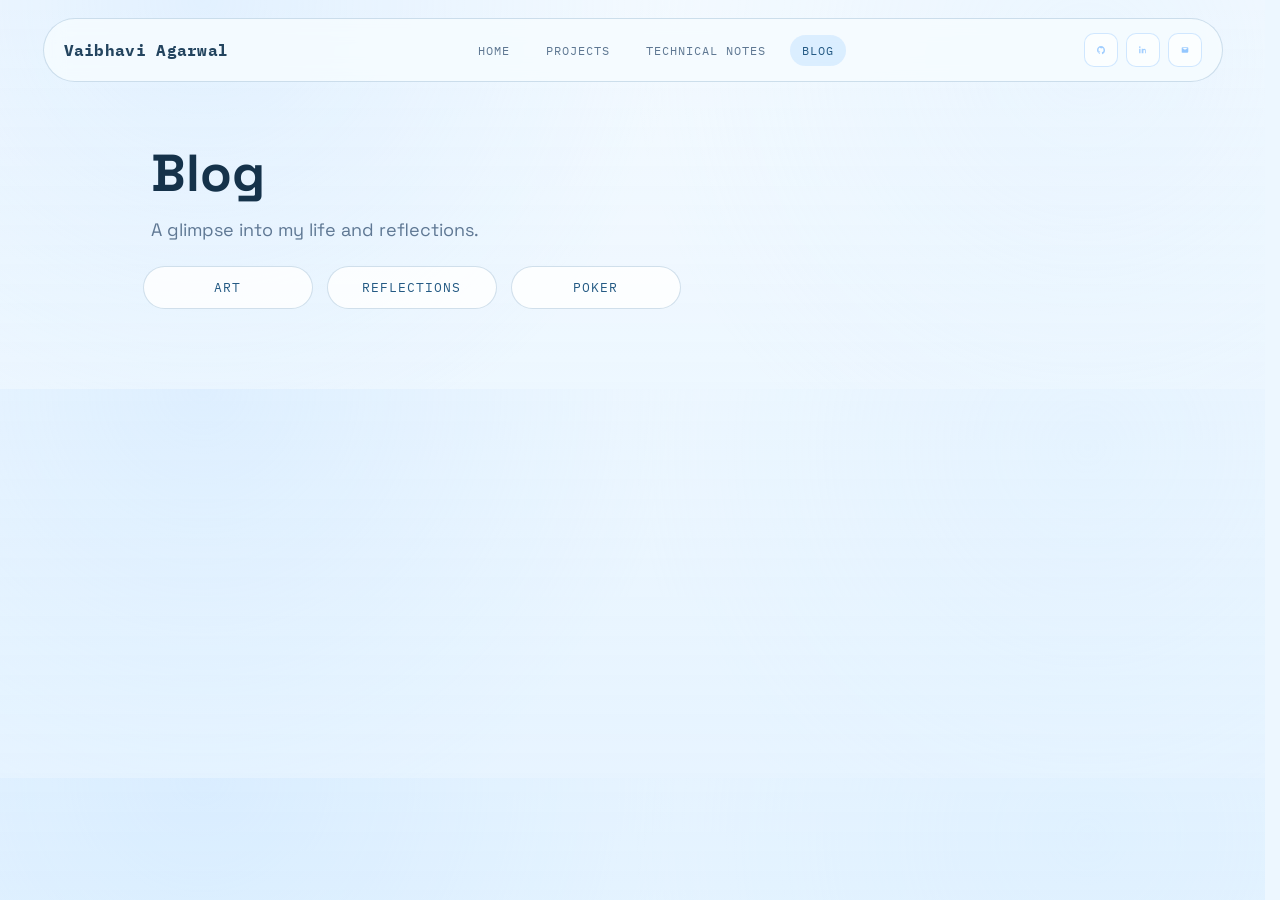
==== commit e65d2da7: "Add blog category popup slideshow" ====
--- a/blog.html
+++ b/blog.html
@@ -52,11 +52,26 @@
 </section>
 
 <section class="page-content scroll-fade">
-    <div class="blog-item">
-        <h3>Coming Soon</h3>
-        <p>Blog posts are coming soon.</p>
+    <div class="blog-categories">
+        <button class="category-button category-trigger" type="button" data-category="art">Art</button>
+        <button class="category-button category-trigger" type="button" data-category="reflections">Reflections</button>
+        <button class="category-button category-trigger" type="button" data-category="poker">Poker</button>
     </div>
 </section>
+
+<div class="blog-modal" id="blog-modal" aria-hidden="true">
+    <div class="blog-modal-backdrop" data-close="true"></div>
+    <div class="blog-modal-content" role="dialog" aria-modal="true" aria-labelledby="blog-modal-title">
+        <button class="blog-modal-close" id="blog-modal-close" type="button" aria-label="Close slideshow">×</button>
+        <h2 id="blog-modal-title">Coming soon</h2>
+        <div class="blog-slideshow" id="blog-slideshow"></div>
+        <div class="blog-controls">
+            <button class="blog-nav" id="blog-prev" type="button" aria-label="Previous slide">Prev</button>
+            <div class="blog-dots" id="blog-dots" aria-label="Slide navigation"></div>
+            <button class="blog-nav" id="blog-next" type="button" aria-label="Next slide">Next</button>
+        </div>
+    </div>
+</div>
 
 <script>
 (() => {
@@ -213,10 +228,113 @@
         });
     }
 
+    function setupBlogModal() {
+        const modal = document.getElementById('blog-modal');
+        const modalTitle = document.getElementById('blog-modal-title');
+        const slideshow = document.getElementById('blog-slideshow');
+        const dotsWrap = document.getElementById('blog-dots');
+        const prevBtn = document.getElementById('blog-prev');
+        const nextBtn = document.getElementById('blog-next');
+        const closeBtn = document.getElementById('blog-modal-close');
+        const triggers = document.querySelectorAll('.category-trigger');
+
+        const slidesByCategory = {
+            art: [
+                'Art stories coming soon',
+                'Sketchbook moments coming soon',
+                'New paintings coming soon'
+            ],
+            reflections: [
+                'Personal reflections coming soon',
+                'Life lessons coming soon',
+                'Thought pieces coming soon'
+            ],
+            poker: [
+                'Poker notes coming soon',
+                'Hand breakdowns coming soon',
+                'Strategy posts coming soon'
+            ]
+        };
+
+        let currentSlides = [];
+        let currentIndex = 0;
+
+        function renderSlides() {
+            slideshow.innerHTML = '';
+            dotsWrap.innerHTML = '';
+
+            currentSlides.forEach((text, index) => {
+                const slide = document.createElement('div');
+                slide.className = 'blog-slide';
+                if (index === currentIndex) slide.classList.add('active');
+                slide.textContent = text;
+                slideshow.appendChild(slide);
+
+                const dot = document.createElement('button');
+                dot.type = 'button';
+                dot.className = 'blog-dot';
+                if (index === currentIndex) dot.classList.add('active');
+                dot.setAttribute('aria-label', `Go to slide ${index + 1}`);
+                dot.addEventListener('click', () => {
+                    currentIndex = index;
+                    renderSlides();
+                });
+                dotsWrap.appendChild(dot);
+            });
+        }
+
+        function openModal(category) {
+            const label = category.charAt(0).toUpperCase() + category.slice(1);
+            modalTitle.textContent = `${label} — Coming soon`;
+            currentSlides = slidesByCategory[category] || ['Coming soon'];
+            currentIndex = 0;
+            renderSlides();
+            modal.classList.add('open');
+            modal.setAttribute('aria-hidden', 'false');
+            document.body.classList.add('modal-open');
+        }
+
+        function closeModal() {
+            modal.classList.remove('open');
+            modal.setAttribute('aria-hidden', 'true');
+            document.body.classList.remove('modal-open');
+        }
+
+        function moveSlide(step) {
+            if (!currentSlides.length) return;
+            currentIndex = (currentIndex + step + currentSlides.length) % currentSlides.length;
+            renderSlides();
+        }
+
+        triggers.forEach((trigger) => {
+            trigger.addEventListener('click', () => {
+                openModal(trigger.dataset.category || 'art');
+            });
+        });
+
+        prevBtn.addEventListener('click', () => moveSlide(-1));
+        nextBtn.addEventListener('click', () => moveSlide(1));
+        closeBtn.addEventListener('click', closeModal);
+
+        modal.addEventListener('click', (event) => {
+            if (event.target.matches('[data-close="true"]')) {
+                closeModal();
+            }
+        });
+
+        document.addEventListener('keydown', (event) => {
+            if (!modal.classList.contains('open')) return;
+            if (event.key === 'Escape') closeModal();
+            if (event.key === 'ArrowRight') moveSlide(1);
+            if (event.key === 'ArrowLeft') moveSlide(-1);
+        });
+    }
+
     resize();
     populateOverlay();
     setupScrollAnimations();
     setupPageTransitions();
+    setupBlogModal();
 })();
 </script>
 
--- a/style.css
+++ b/style.css
@@ -264,6 +264,151 @@
     width: min(980px, calc(100% - 48px));
     margin: 10px auto 80px;
     padding: 0;
+}
+
+.blog-categories {
+    display: flex;
+    flex-wrap: wrap;
+    gap: 14px;
+}
+
+.category-button {
+    display: inline-flex;
+    align-items: center;
+    justify-content: center;
+    min-width: 170px;
+    padding: 12px 18px;
+    border-radius: 999px;
+    border: 1px solid var(--stroke);
+    background: rgba(255, 255, 255, 0.82);
+    color: #245a84;
+    font-family: 'IBM Plex Mono', monospace;
+    font-size: 13px;
+    letter-spacing: 1px;
+    text-transform: uppercase;
+    text-decoration: none;
+    cursor: pointer;
+    transition: transform 0.2s ease, background-color 0.2s ease;
+}
+
+.category-button:hover {
+    background: rgba(var(--neon-1), 0.22);
+    transform: translateY(-2px);
+}
+
+body.modal-open {
+    overflow: hidden;
+}
+
+.blog-modal {
+    position: fixed;
+    inset: 0;
+    display: none;
+    align-items: center;
+    justify-content: center;
+    z-index: 30;
+}
+
+.blog-modal.open {
+    display: flex;
+}
+
+.blog-modal-backdrop {
+    position: absolute;
+    inset: 0;
+    background: rgba(21, 50, 74, 0.38);
+}
+
+.blog-modal-content {
+    position: relative;
+    width: min(540px, calc(100% - 30px));
+    background: linear-gradient(170deg, rgba(249, 253, 255, 0.98), rgba(230, 244, 255, 0.98));
+    border: 1px solid var(--stroke);
+    border-radius: 20px;
+    box-shadow: var(--shadow-soft);
+    padding: 22px 18px 18px;
+}
+
+.blog-modal-close {
+    position: absolute;
+    top: 8px;
+    right: 10px;
+    border: none;
+    background: transparent;
+    color: #245a84;
+    font-size: 24px;
+    line-height: 1;
+    cursor: pointer;
+}
+
+.blog-modal-content h2 {
+    font-size: 20px;
+    margin-bottom: 14px;
+    color: #23445f;
+}
+
+.blog-slideshow {
+    position: relative;
+    min-height: 120px;
+}
+
+.blog-slide {
+    display: none;
+    background: rgba(255, 255, 255, 0.86);
+    border: 1px solid var(--stroke);
+    border-radius: 14px;
+    color: #4d6884;
+    padding: 30px 16px;
+    text-align: center;
+    font-size: 16px;
+}
+
+.blog-slide.active {
+    display: block;
+}
+
+.blog-controls {
+    margin-top: 12px;
+    display: flex;
+    align-items: center;
+    justify-content: space-between;
+    gap: 10px;
+}
+
+.blog-nav {
+    min-width: 74px;
+    border-radius: 999px;
+    border: 1px solid var(--stroke);
+    background: rgba(255, 255, 255, 0.82);
+    color: #245a84;
+    font-family: 'IBM Plex Mono', monospace;
+    font-size: 12px;
+    letter-spacing: 1px;
+    text-transform: uppercase;
+    padding: 8px 12px;
+    cursor: pointer;
+}
+
+.blog-dots {
+    display: flex;
+    align-items: center;
+    justify-content: center;
+    gap: 8px;
+    flex: 1;
+}
+
+.blog-dot {
+    width: 9px;
+    height: 9px;
+    border-radius: 999px;
+    border: 1px solid rgba(var(--neon-1), 0.65);
+    background: rgba(255, 255, 255, 0.82);
+    cursor: pointer;
+    padding: 0;
+}
+
+.blog-dot.active {
+    background: rgba(var(--neon-1), 0.8);
 }
 
 .project-item,
